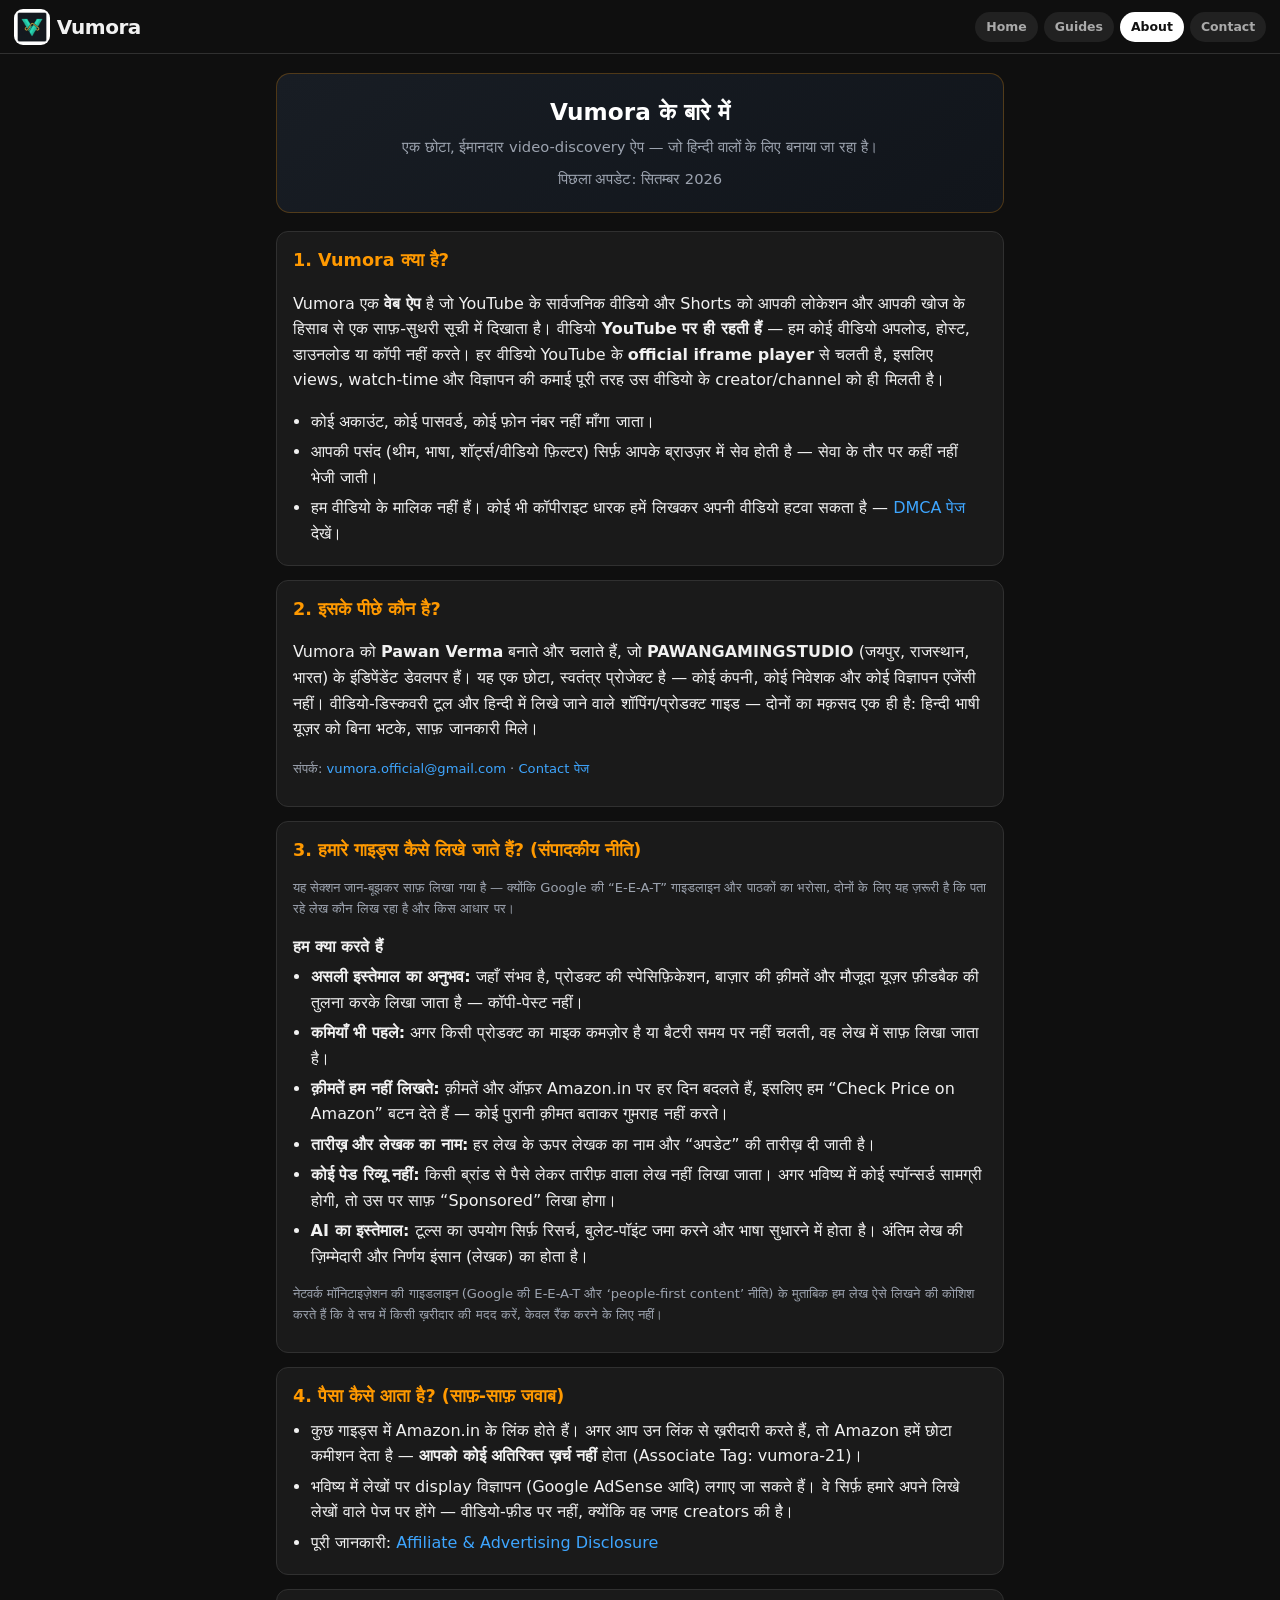
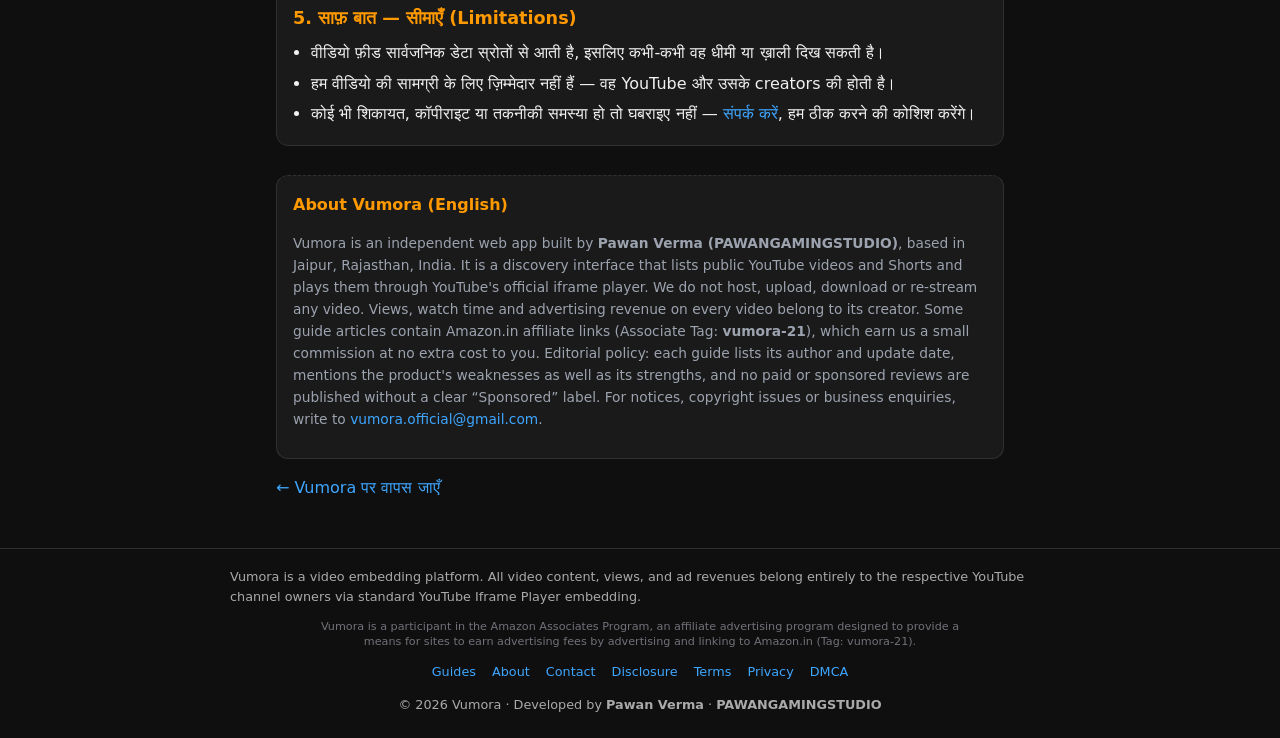
==== about.html @ 06082d38 "Add files via upload" ====
<!DOCTYPE html>
<html lang="hi" class="dark">
<head>
  <meta charset="UTF-8" />
  <meta name="viewport" content="width=device-width, initial-scale=1" />
  <meta name="theme-color" content="#0f0f0f" />
  <meta name="referrer" content="strict-origin-when-cross-origin" />
  <title>Vumora के बारे में (About Us) — कौन बनाता है और कैसे काम करता है</title>
  <meta name="description" content="Vumora क्या है, कौन चलाता है, हमारे गाइड्स कैसे लिखे जाते हैं और हमारी संपादकीय नीति क्या है — पूरी जानकारी हिन्दी में।" />
  <meta name="keywords" content="vumora about, vumora कौन है, vumora editorial policy, vumora guide लेखक" />
  <link rel="canonical" href="https://vumora.github.io/about.html" />
  <meta property="og:type" content="website" />
  <meta property="og:site_name" content="Vumora" />
  <meta property="og:title" content="Vumora के बारे में — कौन बनाता है और कैसे काम करता है" />
  <meta property="og:description" content="Vumora एक video discovery वेब ऐप है। सारे वीडियो official YouTube player से चलते हैं और कमाई creator की ही रहती है।" />
  <meta property="og:url" content="https://vumora.github.io/about.html" />
  <meta property="og:image" content="https://vumora.github.io/icon-512.png" />
  <link rel="manifest" href="manifest.json" />
  <link rel="apple-touch-icon" href="apple-touch-icon.png" />
  <script src="theme-init.js"></script>
  <link rel="stylesheet" href="style.css?v=26" />
  <style>
    :root, html.dark { --bg:#0f0f0f; --elev:#212121; --card:#1a1a1a; --line:#303030; --text:#f1f1f1; --muted:#aaa; --header:#0f0f0f; --link:#3ea6ff; --radius:12px; }
    html.light { --bg:#f4f4f5; --elev:#fff; --card:#fff; --line:#e4e4e7; --text:#18181b; --muted:#52525b; --header:#fff; --link:#0369a1; }
    * { box-sizing: border-box; }
    body { margin:0; background:var(--bg); color:var(--text); font-family:Roboto,system-ui,-apple-system,"Segoe UI",Arial,sans-serif; font-size:16px; line-height:1.6; }
    a { color: var(--link); text-decoration: none; }
    img { border:0; max-width:100%; }
    .site-header { position:sticky; top:0; z-index:50; background:var(--header); border-bottom:1px solid var(--line); }
    .header-inner { display:flex; align-items:center; justify-content:space-between; gap:.5rem; flex-wrap:wrap; padding:.55rem .85rem .5rem; }
    .brand { display:flex; align-items:center; gap:.45rem; color:var(--text); font-weight:800; letter-spacing:-.03em; }
    .brand-logo { width:36px; height:36px; border-radius:9px; object-fit:cover; background:#12141a; }
    .brand-name { font-size:1.25rem; }
    .nav-btn { background:var(--elev); color:var(--muted); border:0; border-radius:999px; padding:.32rem .7rem; font-size:.78rem; font-weight:700; }
    .nav-btn.is-active { background:#fff; color:#111; }
    .legal-page { max-width:760px; margin:0 auto; padding:1.2rem 1rem 2rem; }
    .legal-page .box { background:var(--card); border:1px solid var(--line); border-radius:var(--radius); padding:1rem; }
    .site-footer { border-top:1px solid var(--line); padding:1.1rem .85rem 1.4rem; color:var(--muted); font-size:.8rem; }
    .disclaimer { max-width:820px; margin:0 auto .7rem; }
    .amz-disclosure { font-size:.7rem; color:#71717a; max-width:640px; margin:6px auto 0; line-height:1.35; text-align:center; }
    .footer-links { display:flex; gap:1rem; justify-content:center; flex-wrap:wrap; }
    .copy { text-align:center; margin:0; }
    .sr-only { position:absolute; width:1px; height:1px; overflow:hidden; clip:rect(0,0,0,0); }
    .vm-nav { display:flex; gap:.35rem; flex-wrap:wrap; }
    .vm-hero { background:linear-gradient(145deg,#181d24,#11151b); border:1px solid rgba(255,153,0,.25); border-radius:14px; padding:22px 16px; text-align:center; margin:0 0 18px; }
    .vm-hero h1 { margin:0 0 8px; font-size:1.45rem; line-height:1.35; color:#fff; }
    .vm-hero p { margin:0; color:#9ca3af; font-size:.92rem; }
    .vm-box { background:var(--card); border:1px solid var(--line); border-radius:12px; padding:14px 16px; margin:0 0 14px; }
    .vm-box h2 { font-size:1.1rem; margin:0 0 .5rem; color:#ff9900; }
    .vm-box h3 { font-size:1rem; margin:.9rem 0 .3rem; }
    .vm-list { margin:.3rem 0 .3rem 1.1rem; padding:0; }
    .vm-list li { margin:.3rem 0; }
    .vm-note { font-size:.82rem; color:#9ca3af; }
    .vm-en { border-top:1px dashed var(--line); margin-top:1.8rem; padding-top:1rem; }
    .vm-en h2 { font-size:1rem; color:#ff9900; margin:0 0 .4rem; }
    .vm-en p { font-size:.86rem; color:#9ca3af; }
  </style>
</head>
<body>
  <header class="site-header">
    <div class="header-inner">
      <a class="brand" href="index.html">
        <img class="brand-logo" src="icon-192.png" width="36" height="36" alt="Vumora" />
        <span class="brand-name">Vumora</span>
      </a>
      <nav class="vm-nav" aria-label="Navigation">
        <a class="nav-btn" href="index.html">Home</a>
        <a class="nav-btn" href="guides.html">Guides</a>
        <a class="nav-btn is-active" href="about.html" aria-current="page">About</a>
        <a class="nav-btn" href="contact.html">Contact</a>
      </nav>
    </div>
  </header>

  <main class="legal-page">
    <div class="vm-hero">
      <h1>Vumora के बारे में</h1>
      <p>एक छोटा, ईमानदार video-discovery ऐप — जो हिन्दी वालों के लिए बनाया जा रहा है।</p>
      <p class="vm-note" style="margin-top:8px;">पिछला अपडेट: सितम्बर 2026</p>
    </div>

    <section class="vm-box">
      <h2>1. Vumora क्या है?</h2>
      <p>
        Vumora एक <strong>वेब ऐप</strong> है जो YouTube के सार्वजनिक वीडियो और Shorts को आपकी लोकेशन और आपकी खोज के हिसाब से
        एक साफ़-सुथरी सूची में दिखाता है। वीडियो <strong>YouTube पर ही रहती हैं</strong> — हम कोई वीडियो अपलोड, होस्ट, डाउनलोड
        या कॉपी नहीं करते। हर वीडियो YouTube के <strong>official iframe player</strong> से चलती है, इसलिए views, watch-time
        और विज्ञापन की कमाई पूरी तरह उस वीडियो के creator/channel को ही मिलती है।
      </p>
      <ul class="vm-list">
        <li>कोई अकाउंट, कोई पासवर्ड, कोई फ़ोन नंबर नहीं माँगा जाता।</li>
        <li>आपकी पसंद (थीम, भाषा, शॉर्ट्स/वीडियो फ़िल्टर) सिर्फ़ आपके ब्राउज़र में सेव होती है — सेवा के तौर पर कहीं नहीं भेजी जाती।</li>
        <li>हम वीडियो के मालिक नहीं हैं। कोई भी कॉपीराइट धारक हमें लिखकर अपनी वीडियो हटवा सकता है — <a href="dmca.html">DMCA पेज</a> देखें।</li>
      </ul>
    </section>

    <section class="vm-box">
      <h2>2. इसके पीछे कौन है?</h2>
      <p>
        Vumora को <strong>Pawan Verma</strong> बनाते और चलाते हैं, जो <strong>PAWANGAMINGSTUDIO</strong> (जयपुर, राजस्थान, भारत)
        के इंडिपेंडेंट डेवलपर हैं। यह एक छोटा, स्वतंत्र प्रोजेक्ट है — कोई कंपनी, कोई निवेशक और कोई विज्ञापन एजेंसी नहीं।
        वीडियो-डिस्कवरी टूल और हिन्दी में लिखे जाने वाले शॉपिंग/प्रोडक्ट गाइड — दोनों का मक़सद एक ही है:
        हिन्दी भाषी यूज़र को बिना भटके, साफ़ जानकारी मिले।
      </p>
      <p class="vm-note">
        संपर्क: <a href="mailto:vumora.official@gmail.com">vumora.official@gmail.com</a> ·
        <a href="contact.html">Contact पेज</a>
      </p>
    </section>

    <section class="vm-box">
      <h2>3. हमारे गाइड्स कैसे लिखे जाते हैं? (संपादकीय नीति)</h2>
      <p class="vm-note">
        यह सेक्शन जान-बूझकर साफ़ लिखा गया है — क्योंकि Google की “E-E-A-T” गाइडलाइन और पाठकों का भरोसा, दोनों के लिए
        यह ज़रूरी है कि पता रहे लेख कौन लिख रहा है और किस आधार पर।
      </p>
      <h3>हम क्या करते हैं</h3>
      <ul class="vm-list">
        <li><strong>असली इस्तेमाल का अनुभव:</strong> जहाँ संभव है, प्रोडक्ट की स्पेसिफ़िकेशन, बाज़ार की क़ीमतें और मौजूदा यूज़र फ़ीडबैक की तुलना करके लिखा जाता है — कॉपी-पेस्ट नहीं।</li>
        <li><strong>कमियाँ भी पहले:</strong> अगर किसी प्रोडक्ट का माइक कमज़ोर है या बैटरी समय पर नहीं चलती, वह लेख में साफ़ लिखा जाता है।</li>
        <li><strong>क़ीमतें हम नहीं लिखते:</strong> क़ीमतें और ऑफ़र Amazon.in पर हर दिन बदलते हैं, इसलिए हम “Check Price on Amazon” बटन देते हैं — कोई पुरानी क़ीमत बताकर गुमराह नहीं करते।</li>
        <li><strong>तारीख़ और लेखक का नाम:</strong> हर लेख के ऊपर लेखक का नाम और “अपडेट” की तारीख़ दी जाती है।</li>
        <li><strong>कोई पेड रिव्यू नहीं:</strong> किसी ब्रांड से पैसे लेकर तारीफ़ वाला लेख नहीं लिखा जाता। अगर भविष्य में कोई स्पॉन्सर्ड सामग्री होगी, तो उस पर साफ़ “Sponsored” लिखा होगा।</li>
        <li><strong>AI का इस्तेमाल:</strong> टूल्स का उपयोग सिर्फ़ रिसर्च, बुलेट-पॉइंट जमा करने और भाषा सुधारने में होता है। अंतिम लेख की ज़िम्मेदारी और निर्णय इंसान (लेखक) का होता है।</li>
      </ul>
      <p class="vm-note">नेटवर्क मॉनिटाइज़ेशन की गाइडलाइन (Google की E-E-A-T और ‘people-first content’ नीति) के मुताबिक हम लेख ऐसे लिखने की कोशिश करते हैं कि वे सच में किसी ख़रीदार की मदद करें, केवल रैंक करने के लिए नहीं।</p>
    </section>

    <section class="vm-box">
      <h2>4. पैसा कैसे आता है? (साफ़-साफ़ जवाब)</h2>
      <ul class="vm-list">
        <li>कुछ गाइड्स में Amazon.in के लिंक होते हैं। अगर आप उन लिंक से ख़रीदारी करते हैं, तो Amazon हमें छोटा कमीशन देता है — <strong>आपको कोई अतिरिक्त ख़र्च नहीं</strong> होता (Associate Tag: vumora-21)।</li>
        <li>भविष्य में लेखों पर display विज्ञापन (Google AdSense आदि) लगाए जा सकते हैं। वे सिर्फ़ हमारे अपने लिखे लेखों वाले पेज पर होंगे — वीडियो-फ़ीड पर नहीं, क्योंकि वह जगह creators की है।</li>
        <li>पूरी जानकारी: <a href="disclosure.html">Affiliate &amp; Advertising Disclosure</a></li>
      </ul>
    </section>

    <section class="vm-box">
      <h2>5. साफ़ बात — सीमाएँ (Limitations)</h2>
      <ul class="vm-list">
        <li>वीडियो फ़ीड सार्वजनिक डेटा स्रोतों से आती है, इसलिए कभी-कभी वह धीमी या ख़ाली दिख सकती है।</li>
        <li>हम वीडियो की सामग्री के लिए ज़िम्मेदार नहीं हैं — वह YouTube और उसके creators की होती है।</li>
        <li>कोई भी शिकायत, कॉपीराइट या तकनीकी समस्या हो तो घबराइए नहीं — <a href="contact.html">संपर्क करें</a>, हम ठीक करने की कोशिश करेंगे।</li>
      </ul>
    </section>

    <section class="vm-box vm-en" lang="en">
      <h2>About Vumora (English)</h2>
      <p>
        Vumora is an independent web app built by <strong>Pawan Verma (PAWANGAMINGSTUDIO)</strong>, based in Jaipur, Rajasthan, India.
        It is a discovery interface that lists public YouTube videos and Shorts and plays them through YouTube's official
        iframe player. We do not host, upload, download or re-stream any video. Views, watch time and advertising revenue on
        every video belong to its creator. Some guide articles contain Amazon.in affiliate links (Associate Tag:
        <strong>vumora-21</strong>), which earn us a small commission at no extra cost to you. Editorial policy: each guide lists its
        author and update date, mentions the product's weaknesses as well as its strengths, and no paid or sponsored reviews are
        published without a clear “Sponsored” label. For notices, copyright issues or business enquiries, write to
        <a href="mailto:vumora.official@gmail.com">vumora.official@gmail.com</a>.
      </p>
    </section>

    <p><a href="index.html">← Vumora पर वापस जाएँ</a></p>
  </main>

  <footer class="site-footer">
    <p class="disclaimer">
      Vumora is a video embedding platform. All video content, views, and ad revenues belong entirely to the respective YouTube channel owners via standard YouTube Iframe Player embedding.
    </p>
    <p class="amz-disclosure">
      Vumora is a participant in the Amazon Associates Program, an affiliate advertising program designed to provide a means for sites to earn advertising fees by advertising and linking to Amazon.in (Tag: vumora-21).
    </p>
    <p class="footer-links">
      <a href="guides.html">Guides</a>
      <a href="about.html">About</a>
      <a href="contact.html">Contact</a>
      <a href="disclosure.html">Disclosure</a>
      <a href="terms.html">Terms</a>
      <a href="privacy.html">Privacy</a>
      <a href="dmca.html">DMCA</a>
    </p>
    <p class="copy">© 2026 Vumora · Developed by <strong>Pawan Verma</strong> · <strong>PAWANGAMINGSTUDIO</strong></p>
  </footer>
</body>
</html>
---- style.css ----
:root, html.dark {
  --bg: #0f0f0f;
  --elev: #212121;
  --card: #1a1a1a;
  --line: #303030;
  --text: #f1f1f1;
  --muted: #aaa;
  --red: #e11d48;
  --header: #0f0f0f;
  --search: #121212;
  --link: #3ea6ff;
  --radius: 12px;
  --safe: env(safe-area-inset-bottom, 0px);
}

html.light {
  --bg: #f4f4f5;
  --elev: #ffffff;
  --card: #ffffff;
  --line: #e4e4e7;
  --text: #18181b;
  --muted: #52525b;
  --red: #e11d48;
  --header: #ffffff;
  --search: #ffffff;
  --link: #0369a1;
}

*, *::before, *::after { box-sizing: border-box; }

/* NOTE: html/body par overflow-y:auto / touch-action:pan-y nahi rakhte —
   warna sticky header toot jata hai aur horizontal chip bar swipe nahi hoti. */
html { overflow-x: clip; }

body {
  margin: 0;
  background: var(--bg);
  color: var(--text);
  font-family: Roboto, system-ui, -apple-system, Segoe UI, Arial, sans-serif;
  font-size: 16px;
  line-height: 1.4;
  min-height: 100%;
  overflow-x: clip;
  /* player ke peeche content chhupna nahi chahiye (mini = neeche, top = upar) */
  padding-top: var(--dock-top, 0px);
  padding-bottom: var(--dock-space, 0px);
  transition: padding-top .18s ease, padding-bottom .18s ease;
  -webkit-text-size-adjust: 100%;
}

body.lock { overflow: hidden; }

img, iframe { border: 0; max-width: 100%; }
a { color: var(--link); text-decoration: none; }

.sr-only {
  position: absolute; width: 1px; height: 1px; overflow: hidden; clip: rect(0,0,0,0);
}

.ptr {
  position: sticky;
  top: 0;
  z-index: 70;
  height: 0;
  overflow: hidden;
  display: flex;
  align-items: flex-end;
  justify-content: center;
  color: var(--muted);
  font-size: 0.78rem;
  font-weight: 700;
  pointer-events: none;
  background: var(--header);
}
.ptr.show { height: 36px; padding-bottom: 6px; }

.site-header {
  position: sticky;
  top: 0;
  z-index: 50;
  background: var(--header);
  border-bottom: 1px solid var(--line);
}

.header-inner {
  display: flex;
  align-items: center;
  justify-content: space-between;
  padding: 0.55rem 0.85rem 0.3rem;
  gap: 0.5rem;
}

.brand {
  display: flex;
  align-items: center;
  gap: 0.45rem;
  color: var(--text);
  font-weight: 800;
  letter-spacing: -0.03em;
}

.brand-logo {
  width: 36px;
  height: 36px;
  border-radius: 9px;
  object-fit: cover;
  background: #12141a;
}

.brand-name { font-size: 1.25rem; }

.header-nav {
  display: flex;
  gap: 0.35rem;
  align-items: center;
  flex-wrap: nowrap;
  padding: 0 0.85rem 0.35rem;
}
.settings-btn {
  appearance: none;
  border: 1px solid var(--line);
  background: var(--elev);
  color: var(--text);
  width: 40px;
  height: 40px;
  border-radius: 12px;
  font-size: 1.25rem;
  cursor: pointer;
  flex: 0 0 auto;
}
.settings-sheet {
  position: fixed;
  inset: 0;
  z-index: 100;
  display: flex;
  align-items: flex-end;
  justify-content: center;
}
.settings-sheet.hidden { display: none !important; }
.settings-backdrop {
  position: absolute;
  inset: 0;
  background: rgba(0,0,0,.5);
}
.settings-card {
  position: relative;
  width: 100%;
  max-width: 420px;
  background: var(--elev);
  border: 1px solid var(--line);
  border-radius: 16px 16px 0 0;
  padding: 1rem 1rem calc(1.2rem + var(--safe));
  display: flex;
  flex-direction: column;
  gap: 0.55rem;
}
.settings-head {
  display: flex;
  justify-content: space-between;
  align-items: center;
  margin-bottom: 0.25rem;
}
.set-label { font-size: 0.78rem; color: var(--muted); font-weight: 700; }
.set-note { margin: -0.15rem 0 0.35rem; font-size: 0.72rem; color: var(--muted); }
.set-link {
  background: var(--bg);
  color: var(--text) !important;
  border-radius: 10px;
  padding: 0.65rem 0.75rem;
  font-weight: 700;
  text-decoration: none !important;
}

.nav-btn, .search-go, .az-chip, .dock-close {
  appearance: none;
  border: 0;
  cursor: pointer;
  font-weight: 700;
}

.nav-btn {
  background: var(--elev);
  color: var(--muted);
  border-radius: 999px;
  padding: 0.32rem 0.7rem;
  font-size: 0.78rem;
}

.nav-btn.is-active { background: #fff; color: #111; }

.search-row {
  display: flex;
  gap: 0.4rem;
  padding: 0.25rem 0.85rem 0.45rem;
}

#search {
  flex: 1;
  min-width: 0;
  background: var(--search);
  border: 1px solid var(--line);
  color: var(--text);
  border-radius: 40px 0 0 40px;
  padding: 0.5rem 0.9rem;
  font-size: 16px;
  outline: none;
}

.search-go {
  background: var(--elev);
  color: var(--text);
  border: 1px solid var(--line);
  border-left: 0;
  border-radius: 0 40px 40px 0;
  padding: 0 0.95rem;
}

.theme-switch {
  appearance: none;
  flex: 0 0 auto;
  width: 46px;
  height: 26px;
  border: 1px solid var(--line);
  border-radius: 999px;
  background: var(--elev);
  position: relative;
  cursor: pointer;
  padding: 0;
}
.theme-switch::after {
  content: "";
  position: absolute;
  top: 3px;
  left: 3px;
  width: 18px;
  height: 18px;
  border-radius: 50%;
  background: #fbbf24;
  transition: transform 0.18s ease;
}
html.light .theme-switch::after {
  transform: translateX(20px);
  background: #0f172a;
}

.az-bar {
  display: flex;
  flex-wrap: nowrap;
  gap: 0.35rem;
  overflow-x: auto;
  overflow-y: hidden;
  padding: 0 0.85rem 0.5rem;
  -webkit-overflow-scrolling: touch;
  touch-action: pan-x;
  scrollbar-width: none;
}
.az-bar::-webkit-scrollbar { display: none; }

.az-chip {
  flex: 0 0 auto;
  background: var(--elev);
  color: var(--text);
  border-radius: 8px;
  padding: 0.28rem 0.6rem;
  font-size: 0.72rem;
  white-space: nowrap;
}
.az-chip.is-active { background: #fff; color: #111; }
.az-for-you { background: var(--red); color: #fff; }
.az-for-you.is-active { background: #fff; color: #111; }

.more-menu { position: relative; margin: 0; }
.more-sum {
  list-style: none;
  cursor: pointer;
  background: var(--elev);
  color: var(--text);
  border-radius: 8px;
  width: 28px;
  height: 26px;
  display: flex;
  align-items: center;
  justify-content: center;
  font-size: 0.95rem;
}
.more-sum::-webkit-details-marker { display: none; }
.more-panel {
  position: absolute;
  right: 0;
  top: 120%;
  z-index: 80;
  min-width: 180px;
  background: var(--elev);
  border: 1px solid var(--line);
  border-radius: 10px;
  padding: 0.55rem;
  display: flex;
  flex-direction: column;
  gap: 0.4rem;
  box-shadow: 0 8px 24px rgba(0,0,0,.35);
}
.more-panel a {
  color: var(--text) !important;
  font-weight: 700;
  font-size: 0.85rem;
  text-decoration: none !important;
}
.lang-switch {
  width: 100%;
  background: var(--bg);
  color: var(--text);
  border: 1px solid var(--line);
  border-radius: 8px;
  padding: 0.32rem 0.45rem;
  font-size: 0.78rem;
  font-weight: 700;
}

/* ---------------- Mini player (FIXED) ----------------
   Pehle ye position:sticky tha, isi wajah se scroll karte hi
   chalti hui video bhi scroll ho jati thi. Ab fixed hai:
   page scroll ho ya na ho, player apni jagah rehta hai. */
.watch-dock {
  position: fixed;
  right: 14px;
  bottom: calc(14px + var(--safe));
  z-index: 95;
  width: min(400px, calc(100vw - 28px));
  background: #000;
  border: 1px solid var(--line);
  border-radius: 14px;
  overflow: hidden;
  box-shadow: 0 16px 44px rgba(0, 0, 0, .55);
  display: flex;
  flex-direction: column;
  animation: dockIn .18s ease;
  will-change: transform;
}
.watch-dock.hidden { display: none !important; }

/* Upar wala player (mobile default): screen ke TOP par fixed — YouTube app jaisa */
.watch-dock[data-mode="top"] {
  top: 0;
  bottom: auto;
  left: 0;
  right: 0;
  width: 100%;
  border-radius: 0 0 14px 14px;
  border-top: 0;
  border-left: 0;
  border-right: 0;
  animation: dockDropIn .18s ease;
}
.watch-dock[data-mode="top"] .dock-player { max-height: 40vh; }
.watch-dock[data-mode="top"] .dock-info { display: none; }

@keyframes dockDropIn {
  from { opacity: 0; transform: translateY(-14px); }
  to { opacity: 1; transform: none; }
}

.watch-dock[data-mode="wide"] {
  right: auto;
  left: 50%;
  transform: translateX(-50%);
  width: min(940px, calc(100vw - 28px));
  animation: none;
}

@keyframes dockIn {
  from { opacity: 0; transform: translateY(14px); }
  to { opacity: 1; transform: none; }
}

.dock-bar {
  display: flex;
  align-items: center;
  gap: .45rem;
  padding: .26rem .32rem .26rem .6rem;
  background: var(--elev);
  border-bottom: 1px solid var(--line);
  cursor: default;
}
.dock-dot {
  width: 8px;
  height: 8px;
  border-radius: 50%;
  background: var(--red);
  animation: dockPulse 1.6s ease-in-out infinite;
}
@keyframes dockPulse { 0%, 100% { opacity: 1; } 50% { opacity: .3; } }
.dock-now { font-size: .72rem; font-weight: 800; color: var(--muted); flex: 0 0 auto; }
.dock-nowtitle {
  flex: 1 1 auto;
  min-width: 0;
  overflow: hidden;
  text-overflow: ellipsis;
  white-space: nowrap;
  font-size: .76rem;
  font-weight: 700;
}
.dock-open { text-decoration: none; font-size: .95rem; }
.dock-actions { margin-left: auto; display: flex; gap: .3rem; flex: 0 0 auto; }
.dock-btn {
  appearance: none;
  border: 1px solid var(--line);
  background: var(--bg);
  color: var(--text);
  width: 30px;
  height: 30px;
  border-radius: 9px;
  font-size: .85rem;
  cursor: pointer;
  display: flex;
  align-items: center;
  justify-content: center;
  padding: 0;
}
.dock-btn:active { transform: scale(.93); }

.dock-player {
  position: relative;
  width: 100%;
  background: #111 center / cover no-repeat;
}
.watch-dock[data-mode="mini"] .dock-player { max-height: 42vh; }
.watch-dock[data-mode="wide"] .dock-player { max-height: 62vh; }

.dock-info { padding: .55rem .7rem .7rem; }
.watch-dock[data-mode="mini"] .dock-info { display: none; }
.watch-dock[data-mode="mini"] .dock-title { font-size: .82rem; }
.watch-dock[data-mode="mini"] .dock-nowtitle { display: none; }

.dock-player iframe, .reel-slide iframe {
  position: absolute;
  inset: 0;
  width: 100%;
  height: 100%;
  display: block;
  border: 0;
}

.dock-fallback {
  position: absolute;
  inset: 0;
  display: flex;
  align-items: center;
  justify-content: center;
  z-index: 1;
}

.ratio-16x9 { aspect-ratio: 16 / 9; }
.ratio-9x16 { aspect-ratio: 9 / 16; }

@media (max-width: 640px) {
  /* mobile: player hamesha UPAR (YouTube app jaisa). Bada mode = thoda bada player. */
  .watch-dock {
    right: 0;
    left: 0;
    top: 0;
    bottom: auto;
    padding-top: env(safe-area-inset-top, 0px);
    width: 100%;
    border-radius: 0 0 14px 14px;
    border-top: 0;
    border-left: 0;
    border-right: 0;
  }
  .watch-dock[data-mode="top"] .dock-player { max-height: 38vh; }
  .watch-dock[data-mode="wide"] {
    right: 0;
    left: 0;
    top: 0;
    bottom: auto;
    transform: none;
    width: 100%;
    border-radius: 0 0 14px 14px;
    animation: dockDropIn .18s ease;
  }
  .watch-dock[data-mode="wide"] .dock-player { max-height: 46vh; }
  .watch-dock .dock-now { display: none; }
  .dock-info { padding: .5rem .7rem .6rem; }
  .dock-title { font-size: .92rem; margin-bottom: .15rem; }
}

.dock-title { margin: 0 0 0.2rem; font-size: 1rem; }
.dock-meta { margin: 0 0 0.5rem; color: var(--muted); font-size: 0.8rem; }

.dock-close {
  background: var(--elev);
  color: #fff;
  border-radius: 8px;
  padding: 0.35rem 0.7rem;
  font-size: 0.8rem;
}

.status-bar {
  margin: 0;
  padding: 0.55rem 0.85rem 0;
  color: var(--muted);
  font-size: 0.8rem;
}

.video-grid {
  display: grid;
  grid-template-columns: 1fr;
  gap: 1rem;
  padding: 0.75rem 0.85rem 1.5rem;
}

@media (min-width: 640px) {
  .video-grid { grid-template-columns: repeat(2, 1fr); }
}
@media (min-width: 1024px) {
  .video-grid {
    grid-template-columns: repeat(3, 1fr);
    max-width: 1100px;
    margin: 0 auto;
  }
}

.card {
  background: transparent;
  min-width: 0;
  content-visibility: auto;
  contain-intrinsic-size: 260px;
}

.thumb-btn {
  appearance: none;
  display: block;
  width: 100%;
  padding: 0;
  border: 0;
  background: #000;
  border-radius: 12px;
  overflow: hidden;
  position: relative;
  cursor: pointer;
  color: inherit;
  text-decoration: none;
}

.thumb-btn img {
  width: 100%;
  aspect-ratio: 16 / 9;
  object-fit: cover;
  display: block;
  background: #222;
}

.card.is-short .thumb-btn img {
  aspect-ratio: 9 / 16;
  max-height: 380px;
  margin: 0 auto;
}

.play-glyph {
  position: absolute;
  inset: 0;
  margin: auto;
  width: 48px;
  height: 48px;
  border-radius: 50%;
  background: rgba(0,0,0,.55);
  pointer-events: none;
}
.play-glyph::after {
  content: "";
  position: absolute;
  left: 18px;
  top: 14px;
  border-style: solid;
  border-width: 10px 0 10px 16px;
  border-color: transparent transparent transparent #fff;
}

.badge {
  position: absolute;
  right: 8px;
  bottom: 8px;
  background: rgba(0,0,0,.8);
  color: #fff;
  font-size: 0.68rem;
  font-weight: 700;
  padding: 0.12rem 0.35rem;
  border-radius: 4px;
}
.badge.short { background: var(--red); }

.card.is-playing .thumb-btn { box-shadow: inset 0 0 0 2px var(--red); }
.card.is-playing .play-glyph { background: rgba(225, 29, 72, .75); }
.card.is-playing .thumb-btn::after {
  content: var(--np-text, "Now playing");
  position: absolute;
  left: 8px;
  top: 8px;
  background: var(--red);
  color: #fff;
  font-size: 0.64rem;
  font-weight: 800;
  padding: 0.14rem 0.42rem;
  border-radius: 4px;
  pointer-events: none;
}

.card-body { padding: 0.55rem 0.1rem 0.2rem; }
.card-title {
  margin: 0 0 0.2rem;
  font-size: 0.92rem;
  font-weight: 650;
  display: -webkit-box;
  -webkit-line-clamp: 2;
  -webkit-box-orient: vertical;
  overflow: hidden;
}
.card-meta { margin: 0; color: var(--muted); font-size: 0.75rem; }

.empty-state { text-align: center; color: var(--muted); padding: 1.5rem; }
.hidden { display: none !important; }
.sentinel { height: 1px; }

.shorts-reel {
  position: fixed;
  inset: 0;
  z-index: 100;               /* mini player (95) ke upar */
  background: #000;
}

.reel-close {
  position: absolute;
  top: calc(8px + env(safe-area-inset-top, 0px));
  right: 10px;
  z-index: 2;
  width: 40px;
  height: 40px;
  border: 0;
  border-radius: 50%;
  background: rgba(255,255,255,.15);
  color: #fff;
  font-size: 1.6rem;
  cursor: pointer;
}

.reel-track {
  height: 100%;
  overflow-y: auto;
  overscroll-behavior: contain;
  scroll-snap-type: y mandatory;
  touch-action: pan-y;
  -webkit-overflow-scrolling: touch;
}

.reel-slide {
  height: 100%;
  scroll-snap-align: start;
  display: flex;
  align-items: center;
  justify-content: center;
  position: relative;
}

.reel-frame {
  width: min(100%, 430px);
  height: 100%;
  max-height: 100%;
  background: #000;
}

.reel-cap {
  position: absolute;
  left: 12px;
  right: 12px;
  bottom: calc(18px + var(--safe));
  color: #fff;
  text-shadow: 0 1px 4px #000;
  font-size: 0.9rem;
  pointer-events: none;
}

.site-footer {
  border-top: 1px solid var(--line);
  padding: 1.1rem 0.85rem calc(1.4rem + var(--safe));
  color: var(--muted);
  font-size: 0.8rem;
}
.disclaimer { max-width: 820px; margin: 0 auto 0.7rem; }
.footer-links { display: flex; gap: 1rem; justify-content: center; }
.copy { text-align: center; margin: 0; }

.legal-page { max-width: 720px; margin: 0 auto; padding: 1.2rem 1rem 2rem; }
.legal-page .box {
  background: var(--card);
  border: 1px solid var(--line);
  border-radius: var(--radius);
  padding: 1rem;
}

/* ================================================================== *
 * Amazon Smart Affiliate Bar (Tag: vumora-21)
 * ================================================================== */
.amz-bar-wrap {
  margin: 10px 0 6px 0;
  display: block;
  animation: fadeInAmz 0.3s ease;
}
@keyframes fadeInAmz {
  from { opacity: 0; transform: translateY(-4px); }
  to { opacity: 1; transform: translateY(0); }
}
.amz-card-link {
  display: flex;
  align-items: center;
  justify-content: space-between;
  gap: 8px;
  background: #181d24;
  border: 1px solid #ff9900;
  border-radius: 9px;
  padding: 8px 12px;
  text-decoration: none;
  color: #fff;
  transition: all 0.2s ease;
  box-shadow: 0 2px 8px rgba(0,0,0,0.4);
}
.amz-card-link:hover, .amz-card-link:active {
  background: #232a35;
  border-color: #febd69;
  transform: translateY(-1px);
}
.amz-card-left {
  display: flex;
  align-items: center;
  gap: 8px;
  min-width: 0;
  flex: 1;
}
.amz-card-icon {
  font-size: 17px;
  line-height: 1;
  flex-shrink: 0;
}
.amz-card-text {
  font-size: 13px;
  font-weight: 600;
  color: #f3f4f6;
  white-space: nowrap;
  overflow: hidden;
  text-overflow: ellipsis;
}
.amz-badge-btn {
  background: linear-gradient(135deg, #ff9900, #e67a00);
  color: #000;
  font-size: 11px;
  font-weight: 700;
  padding: 4px 8px;
  border-radius: 5px;
  flex-shrink: 0;
  display: inline-flex;
  align-items: center;
  gap: 3px;
  letter-spacing: 0.3px;
}

/* Always show Amazon Bar under player */
.watch-dock .amz-bar-wrap {
  display: block !important;
  visibility: visible !important;
  opacity: 1 !important;
  padding: 6px 10px;
  background: var(--elev, #181d24);
  border-top: 1px solid rgba(255, 153, 0, 0.3);
  border-bottom: 1px solid var(--line, #2a2a2a);
}


/* Top Affiliate Bar in Main Feed */
.amz-bar-wrap {
  margin: 8px 12px 12px 12px !important;
  display: block !important;
}
.amz-card-link {
  display: flex !important;
  align-items: center !important;
  justify-content: space-between !important;
  gap: 10px !important;
  background: #1e242d !important;
  border: 1.5px solid #ff9900 !important;
  border-radius: 10px !important;
  padding: 10px 14px !important;
  text-decoration: none !important;
  color: #ffffff !important;
  box-shadow: 0 4px 14px rgba(0, 0, 0, 0.5) !important;
}
.amz-card-link:hover, .amz-card-link:active {
  background: #2a333f !important;
  border-color: #febd69 !important;
}
.amz-card-left {
  display: flex !important;
  align-items: center !important;
  gap: 10px !important;
  min-width: 0 !important;
  flex: 1 !important;
}
.amz-card-icon {
  font-size: 20px !important;
  line-height: 1 !important;
  flex-shrink: 0 !important;
}
.amz-card-text {
  font-size: 13.5px !important;
  font-weight: 600 !important;
  color: #ffffff !important;
  white-space: nowrap !important;
  overflow: hidden !important;
  text-overflow: ellipsis !important;
}
.amz-badge-btn {
  background: linear-gradient(135deg, #ff9900, #ffaa00) !important;
  color: #000000 !important;
  font-size: 12px !important;
  font-weight: 800 !important;
  padding: 6px 10px !important;
  border-radius: 6px !important;
  flex-shrink: 0 !important;
  letter-spacing: 0.3px !important;
}


/* ================================================================== *
 * Amazon Product Showcase Card (100% Legal & Safe)
 * ================================================================== */
.amz-showcase-wrap {
  margin: 10px 14px 14px 14px !important;
  display: block !important;
  clear: both;
}
.amz-card-box {
  background: linear-gradient(145deg, #181d24, #11151b) !important;
  border: 1.5px solid #ff9900 !important;
  border-radius: 12px !important;
  padding: 12px 14px !important;
  box-shadow: 0 6px 18px rgba(0, 0, 0, 0.6) !important;
  animation: amzFadeIn 0.35s ease-out;
}
@keyframes amzFadeIn {
  from { opacity: 0; transform: translateY(-6px); }
  to { opacity: 1; transform: translateY(0); }
}
.amz-header-row {
  display: flex !important;
  align-items: center !important;
  justify-content: space-between !important;
  margin-bottom: 8px !important;
  border-bottom: 1px solid rgba(255, 255, 255, 0.08) !important;
  padding-bottom: 6px !important;
}
.amz-brand-tag {
  display: flex !important;
  align-items: center !important;
  gap: 6px !important;
  flex-wrap: nowrap !important;
}
.amz-brand-label {
  font-weight: 900 !important;
  font-size: 11.5px !important;
  color: #ff9900 !important;
  letter-spacing: 0.5px !important;
  text-transform: uppercase !important;
  white-space: nowrap !important;
}
.amz-badge-text {
  background: #ff9900 !important;
  color: #111 !important;
  font-size: 9.5px !important;
  font-weight: 800 !important;
  padding: 1px 6px !important;
  border-radius: 4px !important;
  text-transform: uppercase !important;
  white-space: nowrap !important;
}
.amz-category-chip {
  font-size: 10.5px !important;
  color: #9ca3af !important;
  background: rgba(255, 255, 255, 0.05) !important;
  padding: 2px 7px !important;
  border-radius: 20px !important;
  white-space: nowrap !important;
}
@media (max-width: 380px) {
  .amz-category-chip { display: none !important; }
}
.amz-body-row {
  display: flex !important;
  align-items: center !important;
  gap: 12px !important;
  margin-bottom: 10px !important;
}
.amz-product-icon {
  font-size: 38px !important;
  line-height: 1 !important;
  background: rgba(255, 255, 255, 0.06) !important;
  border-radius: 10px !important;
  padding: 8px !important;
  display: flex !important;
  align-items: center !important;
  justify-content: center !important;
  flex-shrink: 0 !important;
  border: 1px solid rgba(255, 153, 0, 0.2) !important;
}
.amz-details {
  flex: 1 !important;
  min-width: 0 !important;
}
.amz-prod-title {
  margin: 0 0 3px 0 !important;
  font-size: 13.5px !important;
  font-weight: 700 !important;
  color: #ffffff !important;
  line-height: 1.3 !important;
}
.amz-prod-tagline {
  margin: 0 0 4px 0 !important;
  font-size: 11.5px !important;
  color: #9ca3af !important;
  line-height: 1.2 !important;
}
.amz-meta-rating {
  display: flex !important;
  align-items: center !important;
  gap: 6px !important;
}
.amz-stars {
  font-size: 11px !important;
  letter-spacing: 1px !important;
}
.amz-rating-num {
  font-size: 11px !important;
  font-weight: 600 !important;
  color: #febd69 !important;
}
.amz-action-row {
  margin-top: 8px !important;
}
.amz-buy-btn {
  display: flex !important;
  align-items: center !important;
  justify-content: space-between !important;
  background: linear-gradient(135deg, #ff9900, #f08804) !important;
  color: #111111 !important;
  font-size: 13px !important;
  font-weight: 800 !important;
  padding: 9px 14px !important;
  border-radius: 8px !important;
  text-decoration: none !important;
  box-shadow: 0 2px 10px rgba(240, 136, 4, 0.4) !important;
  transition: all 0.2s ease !important;
}
.amz-buy-btn:hover, .amz-buy-btn:active {
  background: linear-gradient(135deg, #febd69, #ff9900) !important;
  transform: translateY(-1px) !important;
}
.amz-arrow {
  background: rgba(0, 0, 0, 0.15) !important;
  padding: 3px 8px !important;
  border-radius: 5px !important;
  font-size: 11.5px !important;
}
.amz-disclaimer-note {
  margin-top: 8px !important;
  font-size: 9.5px !important;
  color: #6b7280 !important;
  text-align: center !important;
  line-height: 1.2 !important;
}


/* ================================================================== *
 * Vumora Viral WhatsApp Share & Top Nav Deals (100% Legal & Safe)
 * ================================================================== */
.nav-deals-btn {
  appearance: none;
  border: 1px solid rgba(255, 153, 0, 0.4);
  background: linear-gradient(135deg, #ff9900, #f08804);
  color: #111111 !important;
  font-weight: 800;
  font-size: .82rem;
  padding: .35rem .8rem;
  border-radius: 999px;
  cursor: pointer;
  text-decoration: none;
  display: inline-flex;
  align-items: center;
  gap: 4px;
  white-space: nowrap;
  box-shadow: 0 2px 6px rgba(240, 136, 4, 0.35);
  transition: transform 0.15s ease, opacity 0.15s ease;
}
.nav-deals-btn:hover, .nav-deals-btn:active {
  transform: scale(0.97);
  opacity: 0.95;
}

.dock-wa {
  color: #25D366 !important;
  text-decoration: none;
  font-size: .95rem;
}
.dock-share-bar {
  margin-top: 8px;
}
.dock-wa-btn {
  display: inline-flex;
  align-items: center;
  gap: 6px;
  background: #25D366;
  color: #ffffff !important;
  font-size: 11.5px;
  font-weight: 700;
  padding: 5px 12px;
  border-radius: 6px;
  text-decoration: none;
  box-shadow: 0 2px 6px rgba(37, 211, 102, 0.3);
  transition: transform 0.15s ease, background 0.15s ease;
}
.dock-wa-btn:hover, .dock-wa-btn:active {
  transform: translateY(-1px);
  background: #20ba5a;
}

.amz-trust-pill {
  display: inline-flex;
  align-items: center;
  background: rgba(255, 153, 0, 0.15) !important;
  color: #febd69 !important;
  font-size: 10px !important;
  font-weight: 800 !important;
  padding: 2px 6px !important;
  border-radius: 4px !important;
  border: 1px solid rgba(255, 153, 0, 0.3) !important;
  letter-spacing: 0.3px !important;
  text-transform: uppercase !important;
}

.amz-disclosure {
  font-size: .7rem;
  color: #71717a;
  max-width: 640px;
  margin: 6px auto 0;
  line-height: 1.35;
  text-align: center;
}

/* Quick WhatsApp Share Bar */
.share-bar-wrap {
  margin: 10px 14px 2px 14px !important;
  clear: both;
}
.btn-quick-share-wa {
  display: flex !important;
  align-items: center !important;
  justify-content: center !important;
  background: #25D366 !important;
  color: #ffffff !important;
  font-size: 13px !important;
  font-weight: 800 !important;
  padding: 8px 14px !important;
  border-radius: 999px !important;
  text-decoration: none !important;
  box-shadow: 0 2px 8px rgba(37, 211, 102, 0.35) !important;
  transition: transform 0.15s ease, background 0.15s ease !important;
}
.btn-quick-share-wa:hover, .btn-quick-share-wa:active {
  transform: translateY(-1px) !important;
  background: #20ba5a !important;
}
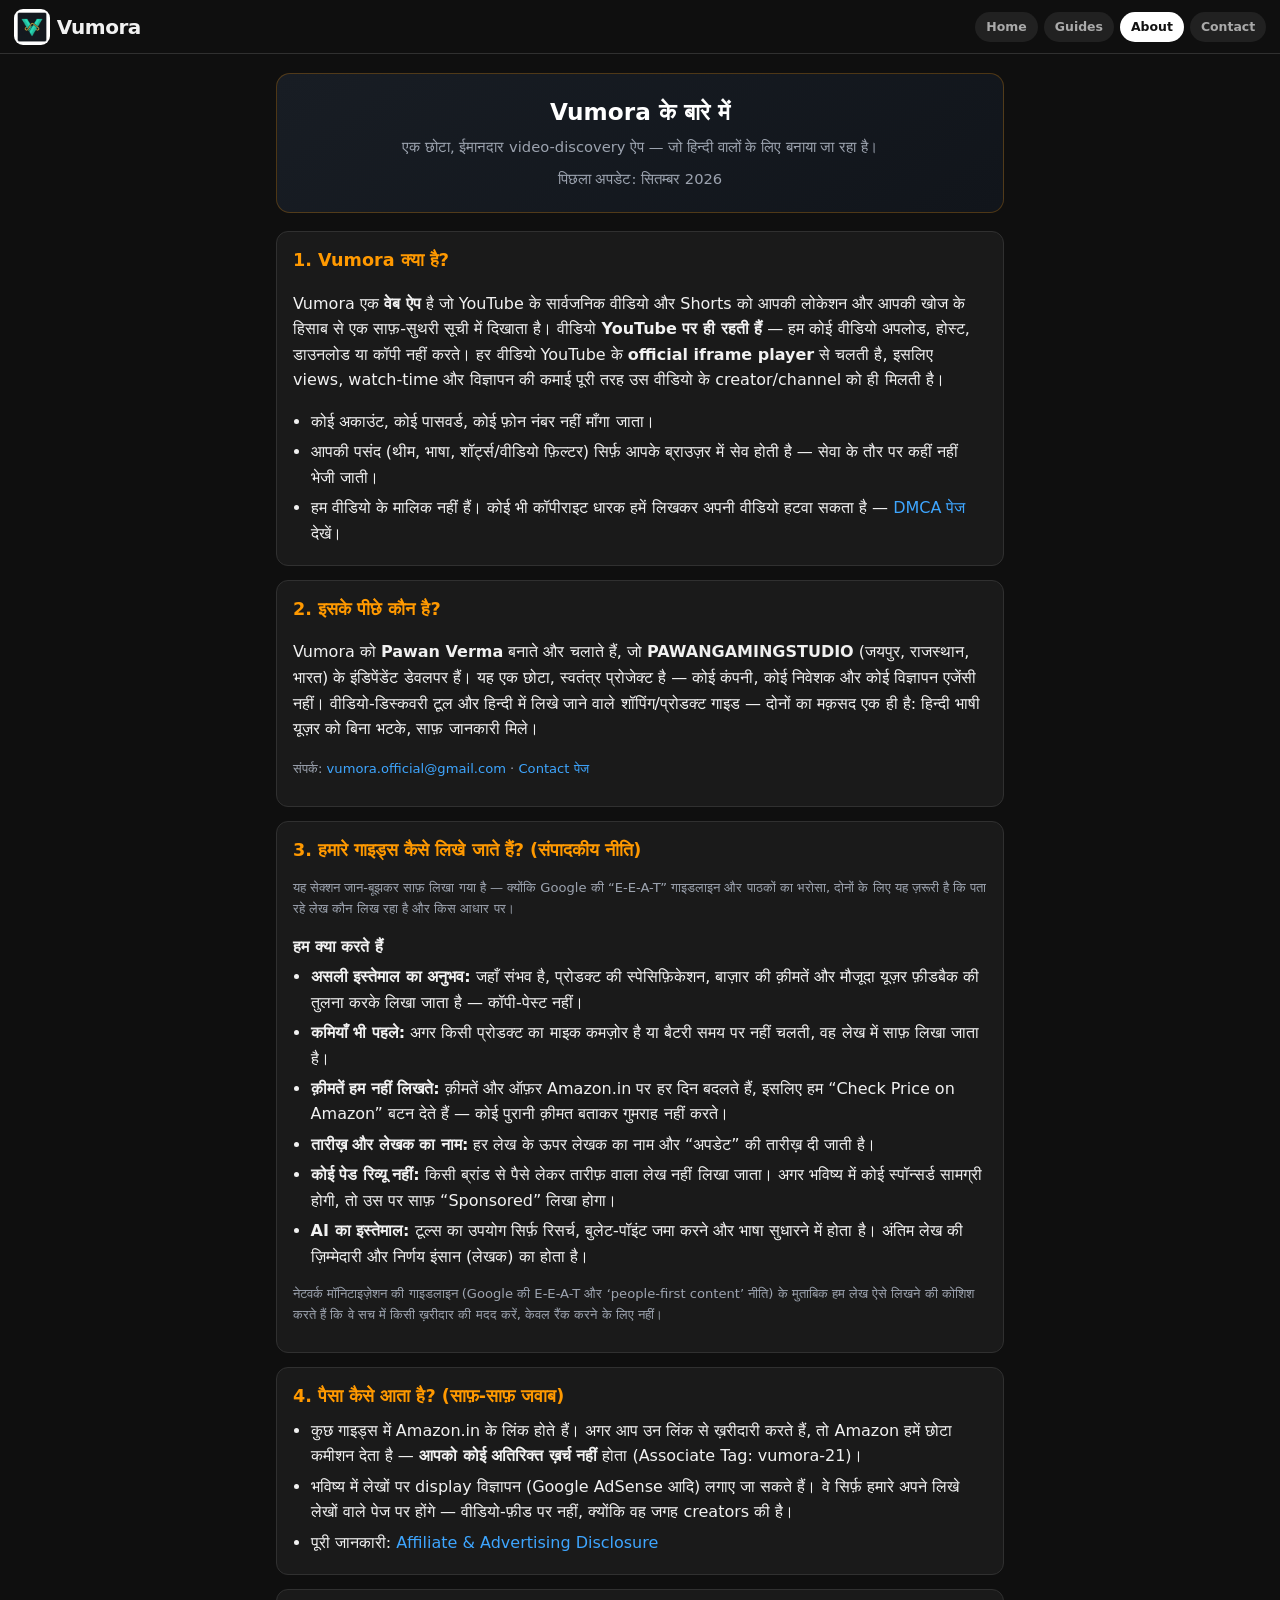
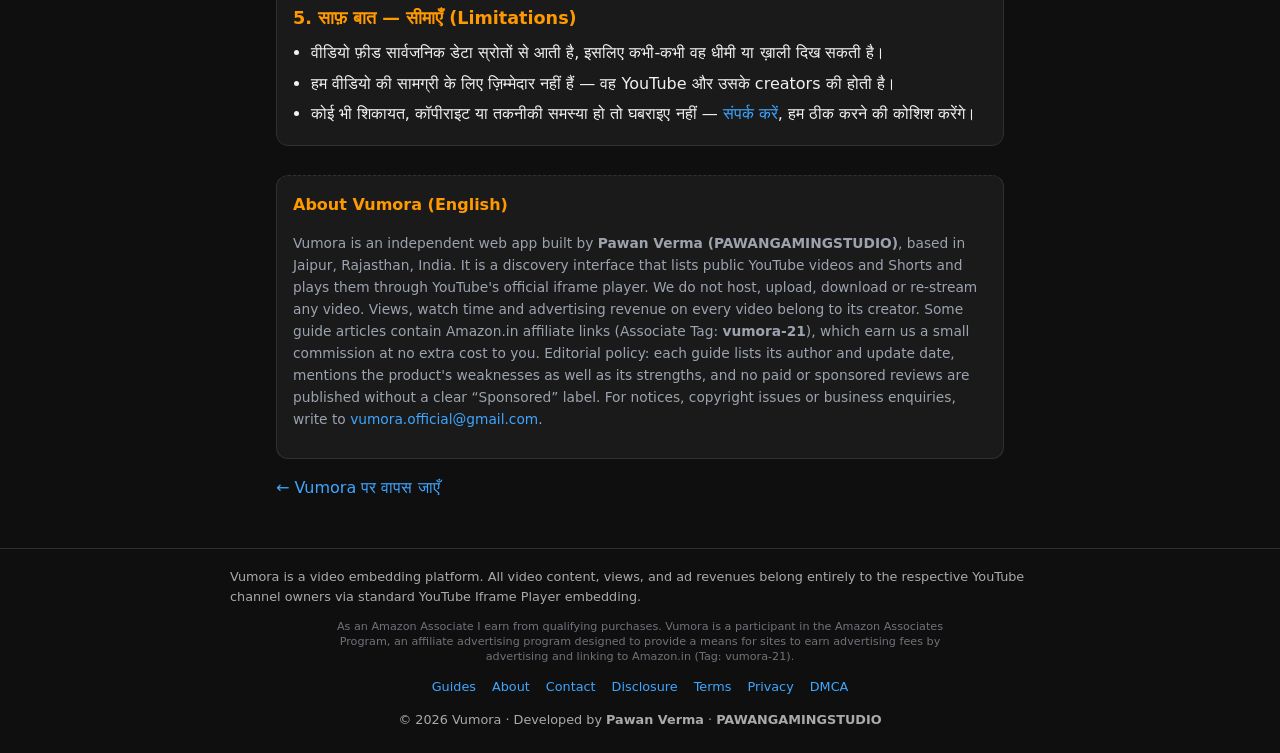
==== commit 23c3b416: "Add files via upload" ====
--- a/about.html
+++ b/about.html
@@ -166,7 +166,7 @@
       Vumora is a video embedding platform. All video content, views, and ad revenues belong entirely to the respective YouTube channel owners via standard YouTube Iframe Player embedding.
     </p>
     <p class="amz-disclosure">
-      Vumora is a participant in the Amazon Associates Program, an affiliate advertising program designed to provide a means for sites to earn advertising fees by advertising and linking to Amazon.in (Tag: vumora-21).
+      As an Amazon Associate I earn from qualifying purchases. Vumora is a participant in the Amazon Associates Program, an affiliate advertising program designed to provide a means for sites to earn advertising fees by advertising and linking to Amazon.in (Tag: vumora-21).
     </p>
     <p class="footer-links">
       <a href="guides.html">Guides</a>
--- a/style.css
+++ b/style.css
@@ -701,8 +701,11 @@
  * ================================================================== */
 .amz-bar-wrap {
   margin: 10px 0 6px 0;
-  display: block;
+  display: none; /* default hidden — only .is-on shows (closeDock fix 22-Sep-2026) */
   animation: fadeInAmz 0.3s ease;
+}
+.amz-bar-wrap.is-on {
+  display: block !important;
 }
 @keyframes fadeInAmz {
   from { opacity: 0; transform: translateY(-4px); }
@@ -761,8 +764,8 @@
   letter-spacing: 0.3px;
 }
 
-/* Always show Amazon Bar under player */
-.watch-dock .amz-bar-wrap {
+/* Dock-scoped bar (only when player open + .is-on) */
+.watch-dock .amz-bar-wrap.is-on {
   display: block !important;
   visibility: visible !important;
   opacity: 1 !important;
@@ -772,10 +775,12 @@
   border-bottom: 1px solid var(--line, #2a2a2a);
 }
 
-
-/* Top Affiliate Bar in Main Feed */
+/* Top Affiliate Bar in Main Feed — HIDDEN by default; .is-on pe dikhe */
 .amz-bar-wrap {
   margin: 8px 12px 12px 12px !important;
+  display: none;
+}
+.amz-bar-wrap.is-on {
   display: block !important;
 }
 .amz-card-link {
@@ -832,8 +837,11 @@
  * ================================================================== */
 .amz-showcase-wrap {
   margin: 10px 14px 14px 14px !important;
+  display: none; /* default hidden — close player = hide card (22-Sep-2026) */
+  clear: both;
+}
+.amz-showcase-wrap.is-on {
   display: block !important;
-  clear: both;
 }
 .amz-card-box {
   background: linear-gradient(145deg, #181d24, #11151b) !important;
@@ -1074,3 +1082,22 @@
   transform: translateY(-1px) !important;
   background: #20ba5a !important;
 }
+
+/* ==================================================================
+   LIGHT MODE ACTIVE-CHIP FIX (21 सितम्बर 2026)
+   पहले .nav-btn.is-active / .az-chip.is-active / .az-for-you.is-active का
+   background #fff hardcoded था → light mode में सफ़ेद-on-सफ़ेद (contrast 1.0:1),
+   चुनी हुई कैटेगरी दिखती ही नहीं थी। अब light mode में चुनी हुई chip/Tab काली।
+   Dark mode बिल्कुल अछूता (नियम सिर्फ़ html.light पर हैं)।
+   ================================================================== */
+html.light .nav-btn.is-active,
+html.light .az-chip.is-active,
+html.light .az-for-you.is-active {
+  background: #18181b;
+  color: #ffffff;
+  box-shadow: 0 1px 5px rgba(0, 0, 0, .28);
+}
+html.light .az-chip:not(.is-active):not(.az-for-you),
+html.light .nav-btn:not(.is-active) {
+  border: 1px solid var(--line);
+}
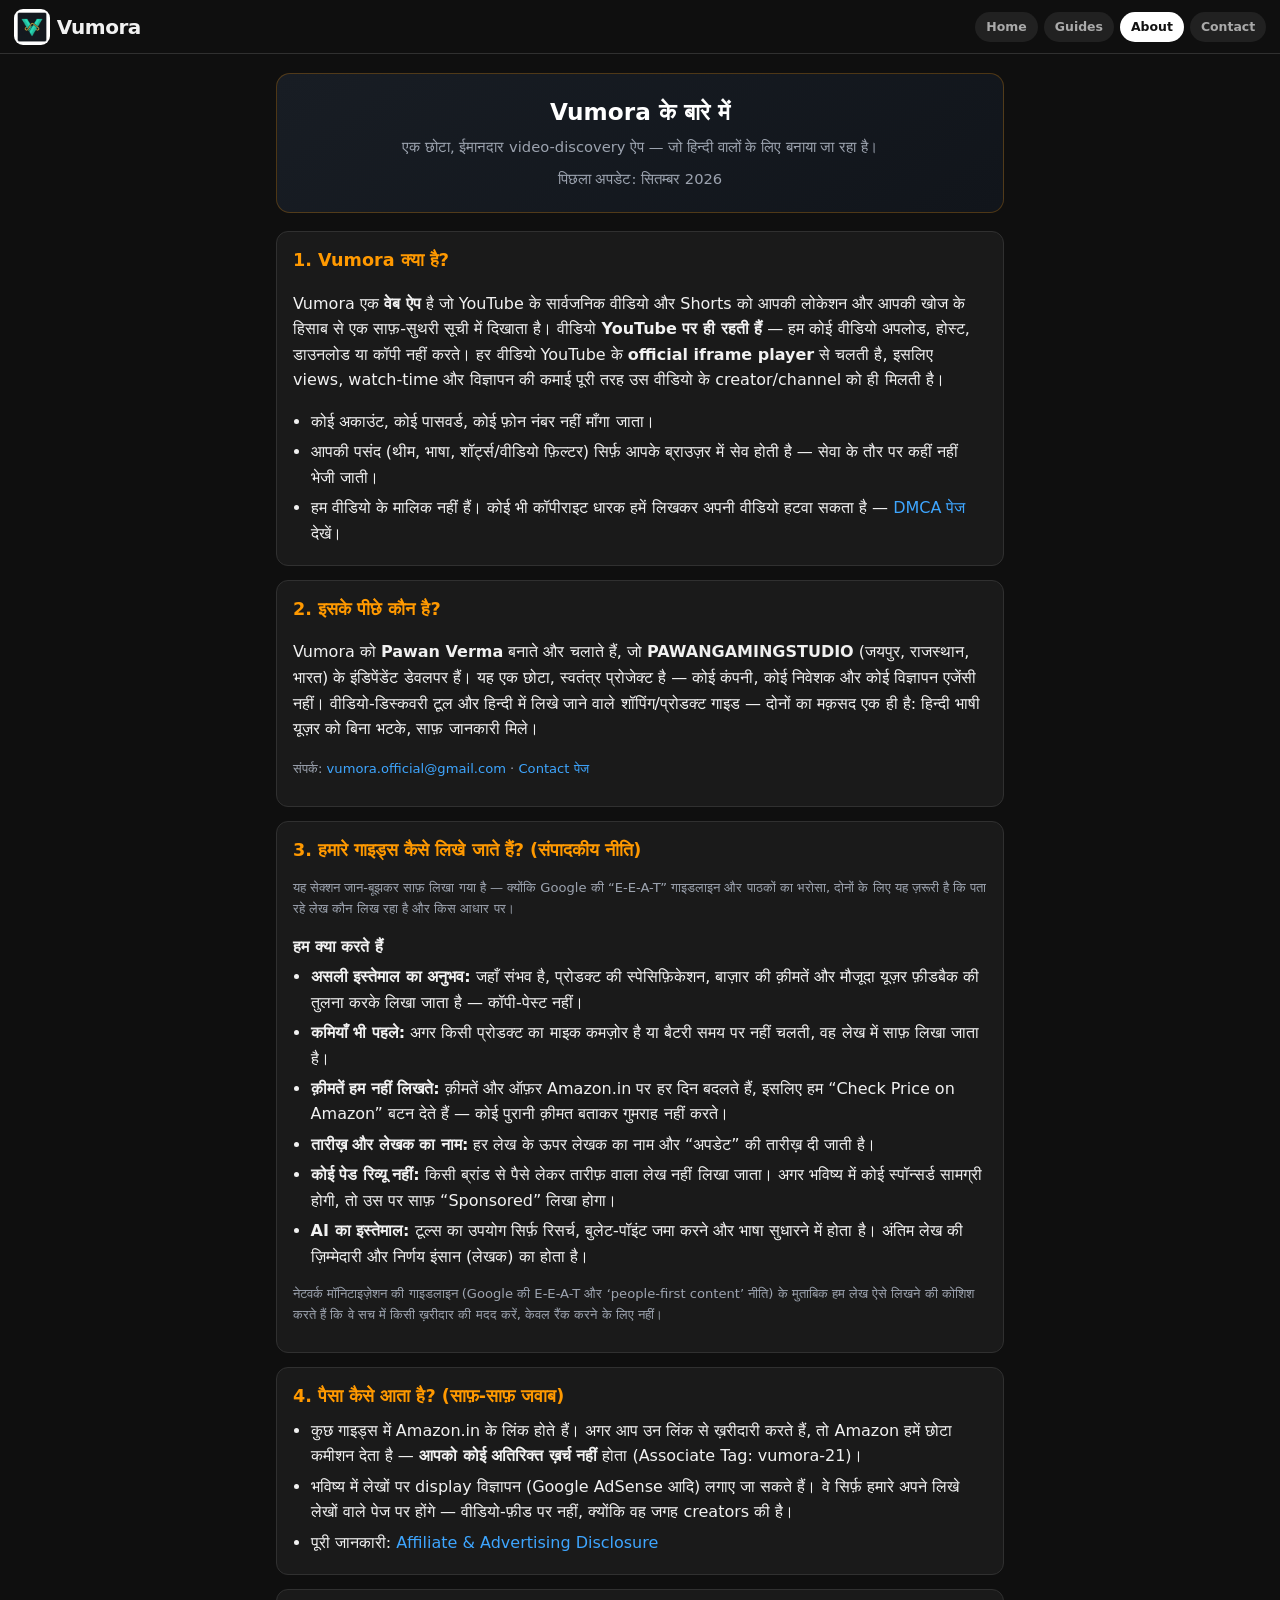
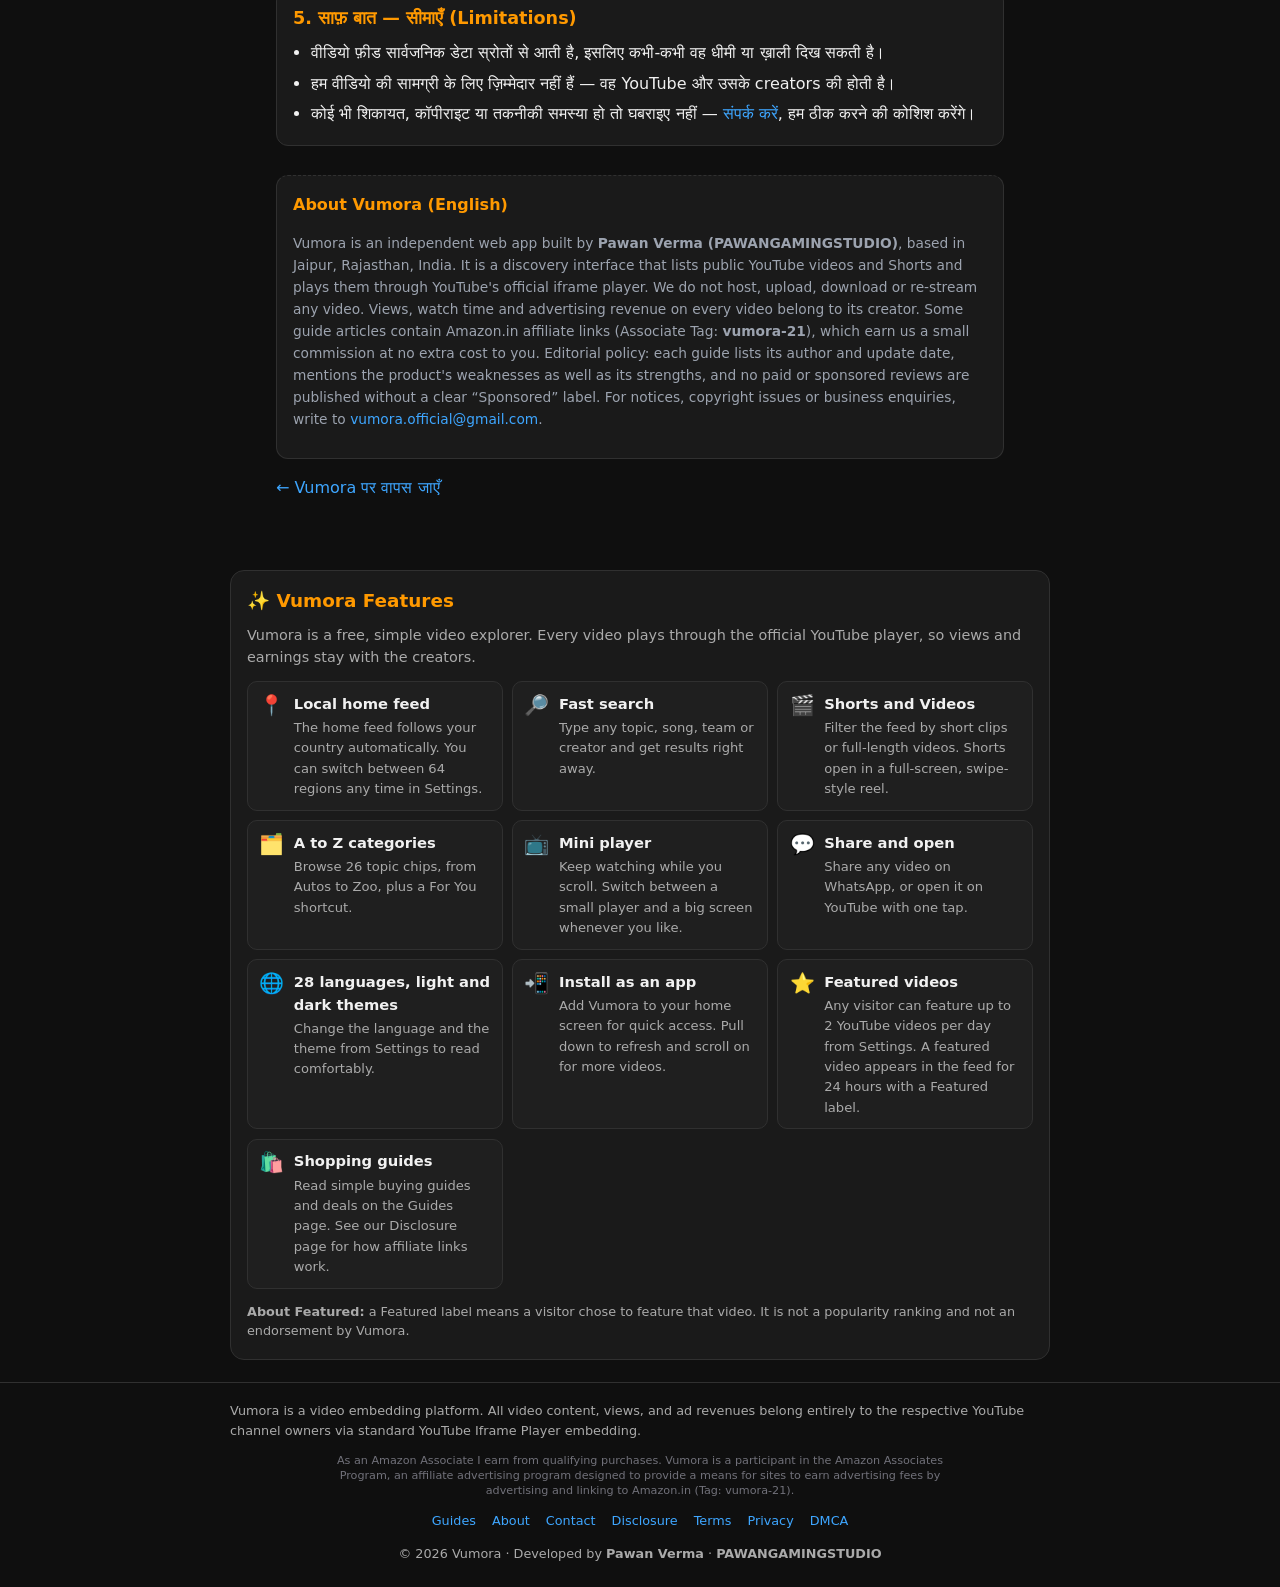
==== commit bf184c58: "Add files via upload" ====
--- a/about.html
+++ b/about.html
@@ -18,7 +18,7 @@
   <link rel="manifest" href="manifest.json" />
   <link rel="apple-touch-icon" href="apple-touch-icon.png" />
   <script src="theme-init.js"></script>
-  <link rel="stylesheet" href="style.css?v=26" />
+  <link rel="stylesheet" href="style.css?v=31" />
   <style>
     :root, html.dark { --bg:#0f0f0f; --elev:#212121; --card:#1a1a1a; --line:#303030; --text:#f1f1f1; --muted:#aaa; --header:#0f0f0f; --link:#3ea6ff; --radius:12px; }
     html.light { --bg:#f4f4f5; --elev:#fff; --card:#fff; --line:#e4e4e7; --text:#18181b; --muted:#52525b; --header:#fff; --link:#0369a1; }
@@ -160,6 +160,11 @@
 
     <p><a href="index.html">← Vumora पर वापस जाएँ</a></p>
   </main>
+  <section class="vm-features" id="features" aria-labelledby="vmFeatTitle">
+    <h2 id="vmFeatTitle">✨ Vumora Features</h2>
+    <p class="vm-feat-intro">Vumora is a free, simple video explorer. Every video plays through the official YouTube player, so views and earnings stay with the creators.</p><ul class="vm-feat-grid"><li><span class="vm-feat-ico" aria-hidden="true">📍</span><div><h3>Local home feed</h3><p>The home feed follows your country automatically. You can switch between 64 regions any time in Settings.</p></div></li><li><span class="vm-feat-ico" aria-hidden="true">🔎</span><div><h3>Fast search</h3><p>Type any topic, song, team or creator and get results right away.</p></div></li><li><span class="vm-feat-ico" aria-hidden="true">🎬</span><div><h3>Shorts and Videos</h3><p>Filter the feed by short clips or full-length videos. Shorts open in a full-screen, swipe-style reel.</p></div></li><li><span class="vm-feat-ico" aria-hidden="true">🗂️</span><div><h3>A to Z categories</h3><p>Browse 26 topic chips, from Autos to Zoo, plus a For You shortcut.</p></div></li><li><span class="vm-feat-ico" aria-hidden="true">📺</span><div><h3>Mini player</h3><p>Keep watching while you scroll. Switch between a small player and a big screen whenever you like.</p></div></li><li><span class="vm-feat-ico" aria-hidden="true">💬</span><div><h3>Share and open</h3><p>Share any video on WhatsApp, or open it on YouTube with one tap.</p></div></li><li><span class="vm-feat-ico" aria-hidden="true">🌐</span><div><h3>28 languages, light and dark themes</h3><p>Change the language and the theme from Settings to read comfortably.</p></div></li><li><span class="vm-feat-ico" aria-hidden="true">📲</span><div><h3>Install as an app</h3><p>Add Vumora to your home screen for quick access. Pull down to refresh and scroll on for more videos.</p></div></li><li><span class="vm-feat-ico" aria-hidden="true">⭐</span><div><h3>Featured videos</h3><p>Any visitor can feature up to 2 YouTube videos per day from Settings. A featured video appears in the feed for 24 hours with a Featured label.</p></div></li><li><span class="vm-feat-ico" aria-hidden="true">🛍️</span><div><h3>Shopping guides</h3><p>Read simple buying guides and deals on the Guides page. See our Disclosure page for how affiliate links work.</p></div></li></ul><p class="vm-feat-note"><strong>About Featured:</strong> a Featured label means a visitor chose to feature that video. It is not a popularity ranking and not an endorsement by Vumora.</p>
+  </section>
+
 
   <footer class="site-footer">
     <p class="disclaimer">
--- a/style.css
+++ b/style.css
@@ -153,6 +153,12 @@
   display: flex;
   flex-direction: column;
   gap: 0.55rem;
+  /* FIX: content lamba ho to upar (Close/Language/Theme) gayab na ho — scroll */
+  max-height: 86vh;
+  max-height: 86dvh;
+  overflow-y: auto;
+  -webkit-overflow-scrolling: touch;
+  overscroll-behavior: contain;
 }
 .settings-head {
   display: flex;
@@ -1101,3 +1107,178 @@
 html.light .nav-btn:not(.is-active) {
   border: 1px solid var(--line);
 }
+
+/* ====================================================================
+ * VUMORA TRENDING LIVE SYSTEM — styles (v1)
+ * ==================================================================== */
+.vt-section {
+  margin: 10px 14px 4px;
+  padding: 12px 12px 10px;
+  border-radius: 16px;
+  background: linear-gradient(145deg, rgba(255, 60, 60, 0.10), rgba(255, 140, 0, 0.07) 55%, rgba(45, 212, 191, 0.07));
+  border: 1px solid rgba(255, 82, 82, 0.35);
+}
+.vt-head { display: flex; align-items: center; gap: 8px; flex-wrap: wrap; }
+.vt-live-dot {
+  width: 10px; height: 10px; border-radius: 50%;
+  background: #ff3b30;
+  box-shadow: 0 0 0 0 rgba(255, 59, 48, 0.6);
+  animation: vtPulse 1.4s infinite;
+  flex: 0 0 auto;
+}
+@keyframes vtPulse {
+  0% { box-shadow: 0 0 0 0 rgba(255, 59, 48, 0.55); }
+  70% { box-shadow: 0 0 0 9px rgba(255, 59, 48, 0); }
+  100% { box-shadow: 0 0 0 0 rgba(255, 59, 48, 0); }
+}
+.vt-title {
+  font-size: .95rem; letter-spacing: .6px; color: #ff5252; font-weight: 800;
+}
+.vt-count {
+  margin-left: auto;
+  font-variant-numeric: tabular-nums;
+  font-size: .78rem; font-weight: 700;
+  color: #ffb300;
+  background: rgba(255, 179, 0, 0.12);
+  border: 1px solid rgba(255, 179, 0, 0.4);
+  padding: 3px 8px; border-radius: 999px;
+  white-space: nowrap;
+}
+.vt-by {
+  font-size: .75rem; color: var(--dim, #9aa4af); font-weight: 600;
+  background: rgba(127,127,127,.12);
+  padding: 3px 8px; border-radius: 999px; white-space: nowrap;
+}
+.vt-sub { margin: 6px 0 10px; font-size: .8rem; color: var(--dim, #9aa4af); line-height: 1.4; }
+.vt-row {
+  display: grid;
+  grid-auto-flow: column;
+  grid-auto-columns: minmax(200px, 240px);
+  gap: 10px;
+  overflow-x: auto;
+  padding-bottom: 6px;
+  -webkit-overflow-scrolling: touch;
+  scrollbar-width: thin;
+}
+.vt-row::-webkit-scrollbar { height: 6px; }
+.vt-row::-webkit-scrollbar-thumb { background: rgba(127,127,127,.4); border-radius: 3px; }
+.vt-card { width: auto; }
+.vt-tag {
+  position: absolute; top: 6px; left: 6px;
+  font-size: 9px; font-weight: 800; letter-spacing: .8px;
+  color: #fff; background: linear-gradient(135deg, #6d28d9, #2563eb);
+  padding: 2px 6px; border-radius: 4px;
+  box-shadow: 0 1px 4px rgba(0,0,0,.4);
+}
+
+/* Mera Trending (sirf mere phone par) */
+.vt-mine-box {
+  margin-top: 12px; padding: 10px;
+  border-radius: 12px;
+  background: rgba(45, 212, 191, 0.07);
+  border: 1px dashed rgba(45, 212, 191, 0.45);
+}
+.vt-mine-head { display: flex; align-items: center; gap: 8px; flex-wrap: wrap; margin-bottom: 8px; }
+.vt-mine-head strong { color: #2dd4bf; font-size: .85rem; }
+.vt-mine-note { font-size: .72rem; color: var(--dim, #9aa4af); flex: 1 1 100%; line-height: 1.35; }
+
+/* Settings panel section */
+.vt-set-label { color: #ff5252 !important; font-weight: 700; }
+.vt-input {
+  width: 100%; box-sizing: border-box;
+  background: var(--card, #1a1a1a);
+  border: 1px solid var(--line, #333);
+  color: inherit;
+  border-radius: 10px;
+  padding: 10px 12px;
+  font-size: .85rem;
+  margin-bottom: 8px;
+}
+.vt-input:focus { outline: 2px solid #ff5252; border-color: transparent; }
+.vt-set-row { display: flex; gap: 8px; }
+.vt-select {
+  flex: 0 0 auto;
+  background: var(--card, #1a1a1a);
+  border: 1px solid var(--line, #333);
+  color: inherit; border-radius: 10px; padding: 9px 8px; font-size: .82rem;
+}
+.vt-go-btn {
+  flex: 1;
+  border: none; cursor: pointer;
+  background: linear-gradient(135deg, #ff3b30, #ff9500);
+  color: #fff; font-weight: 800; font-size: .85rem;
+  border-radius: 10px; padding: 10px 12px;
+  letter-spacing: .3px;
+}
+.vt-go-btn:disabled { opacity: .6; cursor: wait; }
+.vt-set-note { font-size: .72rem; color: var(--dim, #9aa4af); line-height: 1.45; margin: 8px 0 0; }
+.vt-set-note.vt-err { color: #ff6b6b; font-weight: 600; }
+.vt-dim { opacity: .75; }
+.vt-sim-btn {
+  margin-top: 8px; width: 100%;
+  background: transparent; cursor: pointer;
+  border: 1px dashed var(--line, #555);
+  color: var(--dim, #9aa4af);
+  font-size: .72rem; border-radius: 8px; padding: 7px;
+}
+html.light .vt-section {
+  background: linear-gradient(145deg, rgba(255, 60, 60, 0.07), rgba(255, 140, 0, 0.05) 55%, rgba(13, 148, 136, 0.06));
+  border-color: rgba(234, 67, 53, 0.35);
+}
+html.light .vt-title { color: #d93025; }
+html.light .vt-mine-head strong { color: #0d9488; }
+
+/* ⭐ FEATURED tag — feed ke andar normal cards par (koi alag section nahi) */
+.vt-feed-tag {
+  position: absolute; top: 6px; left: 6px;
+  font-size: 9px; font-weight: 800; letter-spacing: .6px;
+  color: #fff; background: linear-gradient(135deg, #ff3b30, #ff9500);
+  padding: 2px 7px; border-radius: 4px;
+  box-shadow: 0 1px 4px rgba(0,0,0,.4);
+  pointer-events: none;
+}
+html.light .vt-feed-tag {
+  background: linear-gradient(135deg, #5b21b6, #1d4ed8);
+}
+
+/* MERA TRENDING box — settings ke andar (counter + live timers) */
+.vt-mine-vid {
+  display: flex; align-items: center; gap: 8px; flex-wrap: wrap;
+  padding: 7px 8px; margin: 6px 0 0;
+  background: rgba(127,127,127,.08);
+  border: 1px solid var(--line, #333);
+  border-radius: 10px;
+  font-size: .78rem;
+}
+.vt-mine-title { flex: 1 1 100%; font-weight: 600; line-height: 1.35; word-break: break-word; }
+.vt-mine-timer {
+  font-variant-numeric: tabular-nums;
+  font-weight: 700; color: #ffb300;
+  background: rgba(255,179,0,.12);
+  border: 1px solid rgba(255,179,0,.4);
+  padding: 2px 8px; border-radius: 999px;
+  font-size: .72rem; white-space: nowrap;
+}
+.vt-mine-added { font-size: .68rem; color: var(--dim, #9aa4af); white-space: nowrap; }
+.vt-mine-note { margin-top: 8px; font-size: .72rem; color: #ff6b6b; font-weight: 700; }
+
+
+/* ==== Vumora Features block (shown on every page) ==== */
+.vm-features {
+  max-width: 820px; margin: 1.4rem auto; padding: 1rem 1rem 1.1rem;
+  background: var(--card, #1a1a1a); color: var(--text, #f1f1f1);
+  border: 1px solid var(--line, #303030); border-radius: 14px;
+  line-height: 1.55; text-align: left;
+}
+main > .vm-features { margin: .7rem .8rem; max-width: none; padding: .7rem .9rem; }
+.vm-features h2 { margin: 0 0 .5rem; font-size: 1.15rem; color: #ff9900; }
+.vm-features summary { cursor: pointer; font-weight: 700; font-size: .95rem; list-style: none; }
+.vm-features summary::-webkit-details-marker { display: none; }
+.vm-features[open] summary { margin-bottom: .6rem; }
+.vm-feat-intro { margin: 0 0 .8rem; font-size: .9rem; color: var(--muted, #aaa); }
+.vm-feat-grid { list-style: none; margin: 0; padding: 0; display: grid; grid-template-columns: repeat(auto-fit, minmax(240px, 1fr)); gap: .6rem; }
+.vm-feat-grid li { display: flex; gap: .6rem; align-items: flex-start; padding: .65rem .7rem; border: 1px solid var(--line, #303030); border-radius: 10px; background: rgba(127,127,127,.06); }
+.vm-feat-ico { font-size: 1.25rem; line-height: 1.2; flex: 0 0 auto; }
+.vm-feat-grid h3 { margin: 0 0 .15rem; font-size: .92rem; }
+.vm-feat-grid p { margin: 0; font-size: .82rem; color: var(--muted, #aaa); }
+.vm-feat-note { margin: .8rem 0 0; font-size: .8rem; color: var(--muted, #aaa); }
